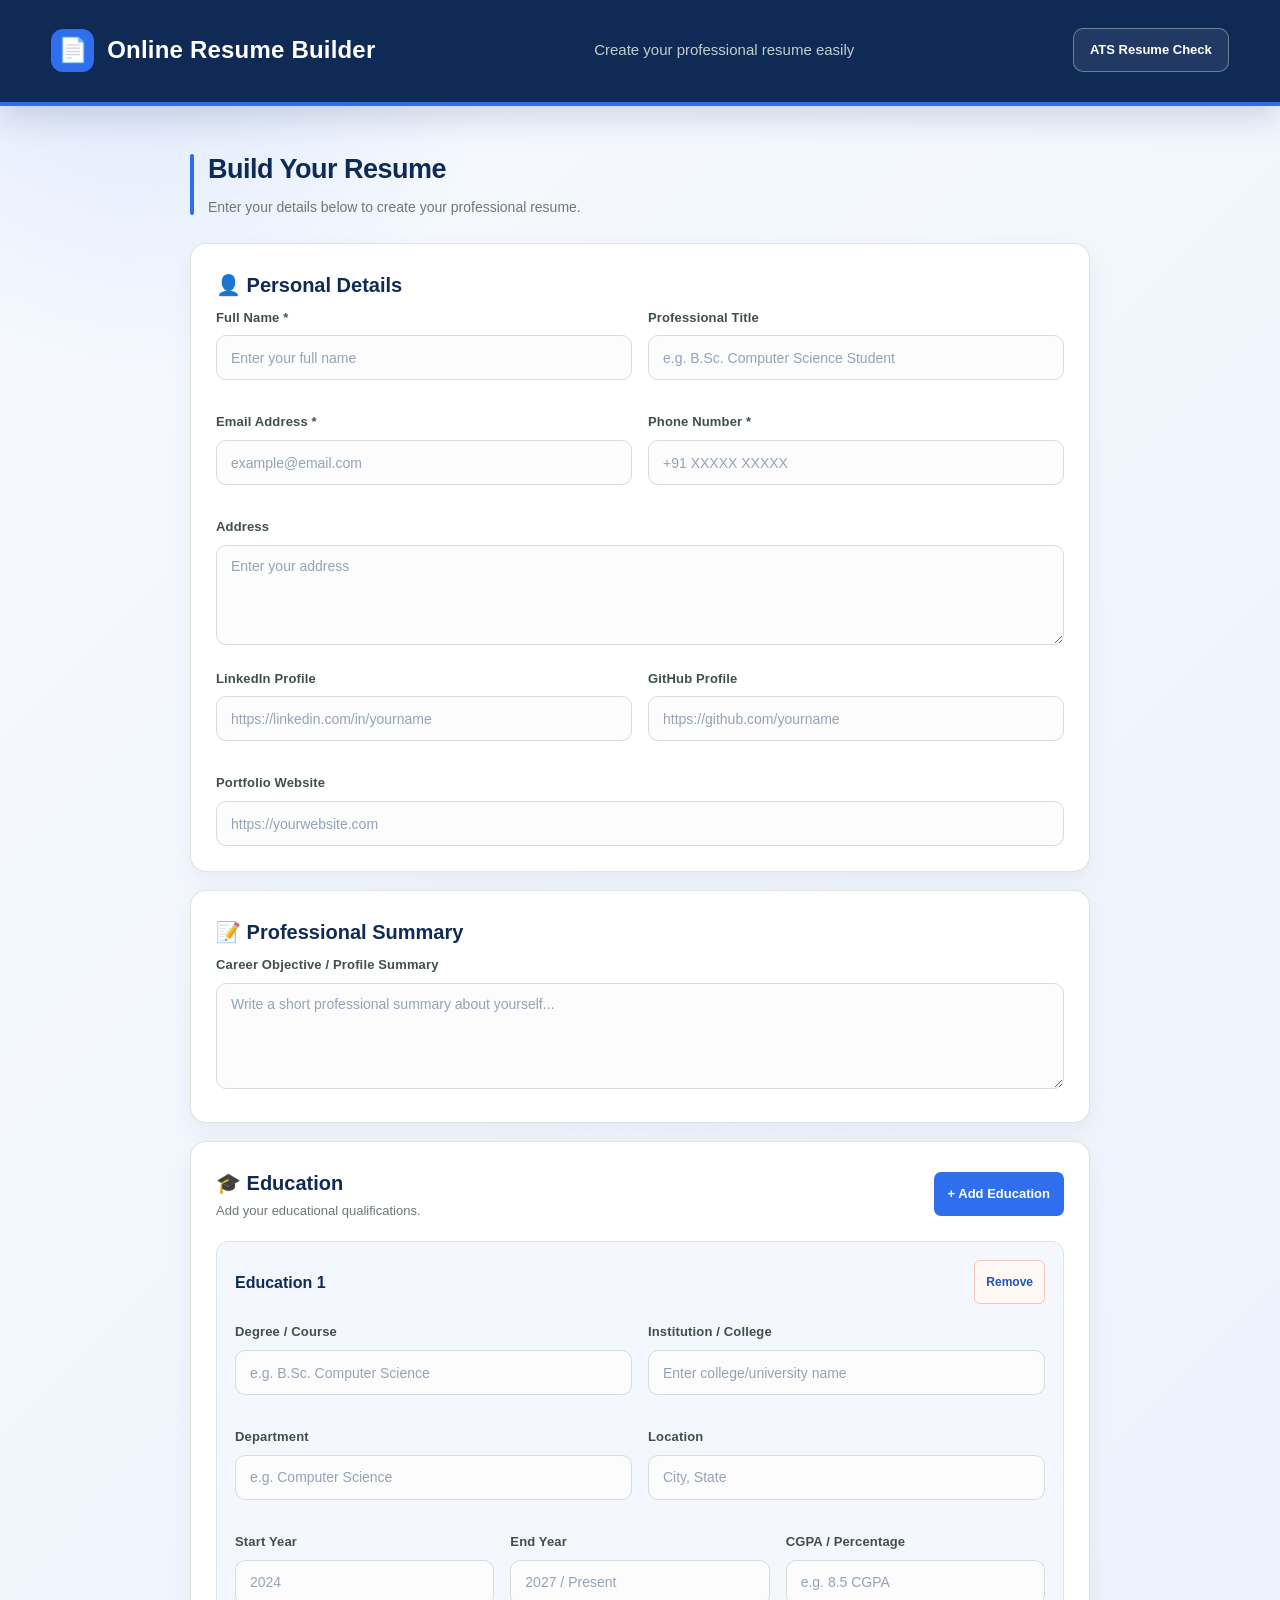
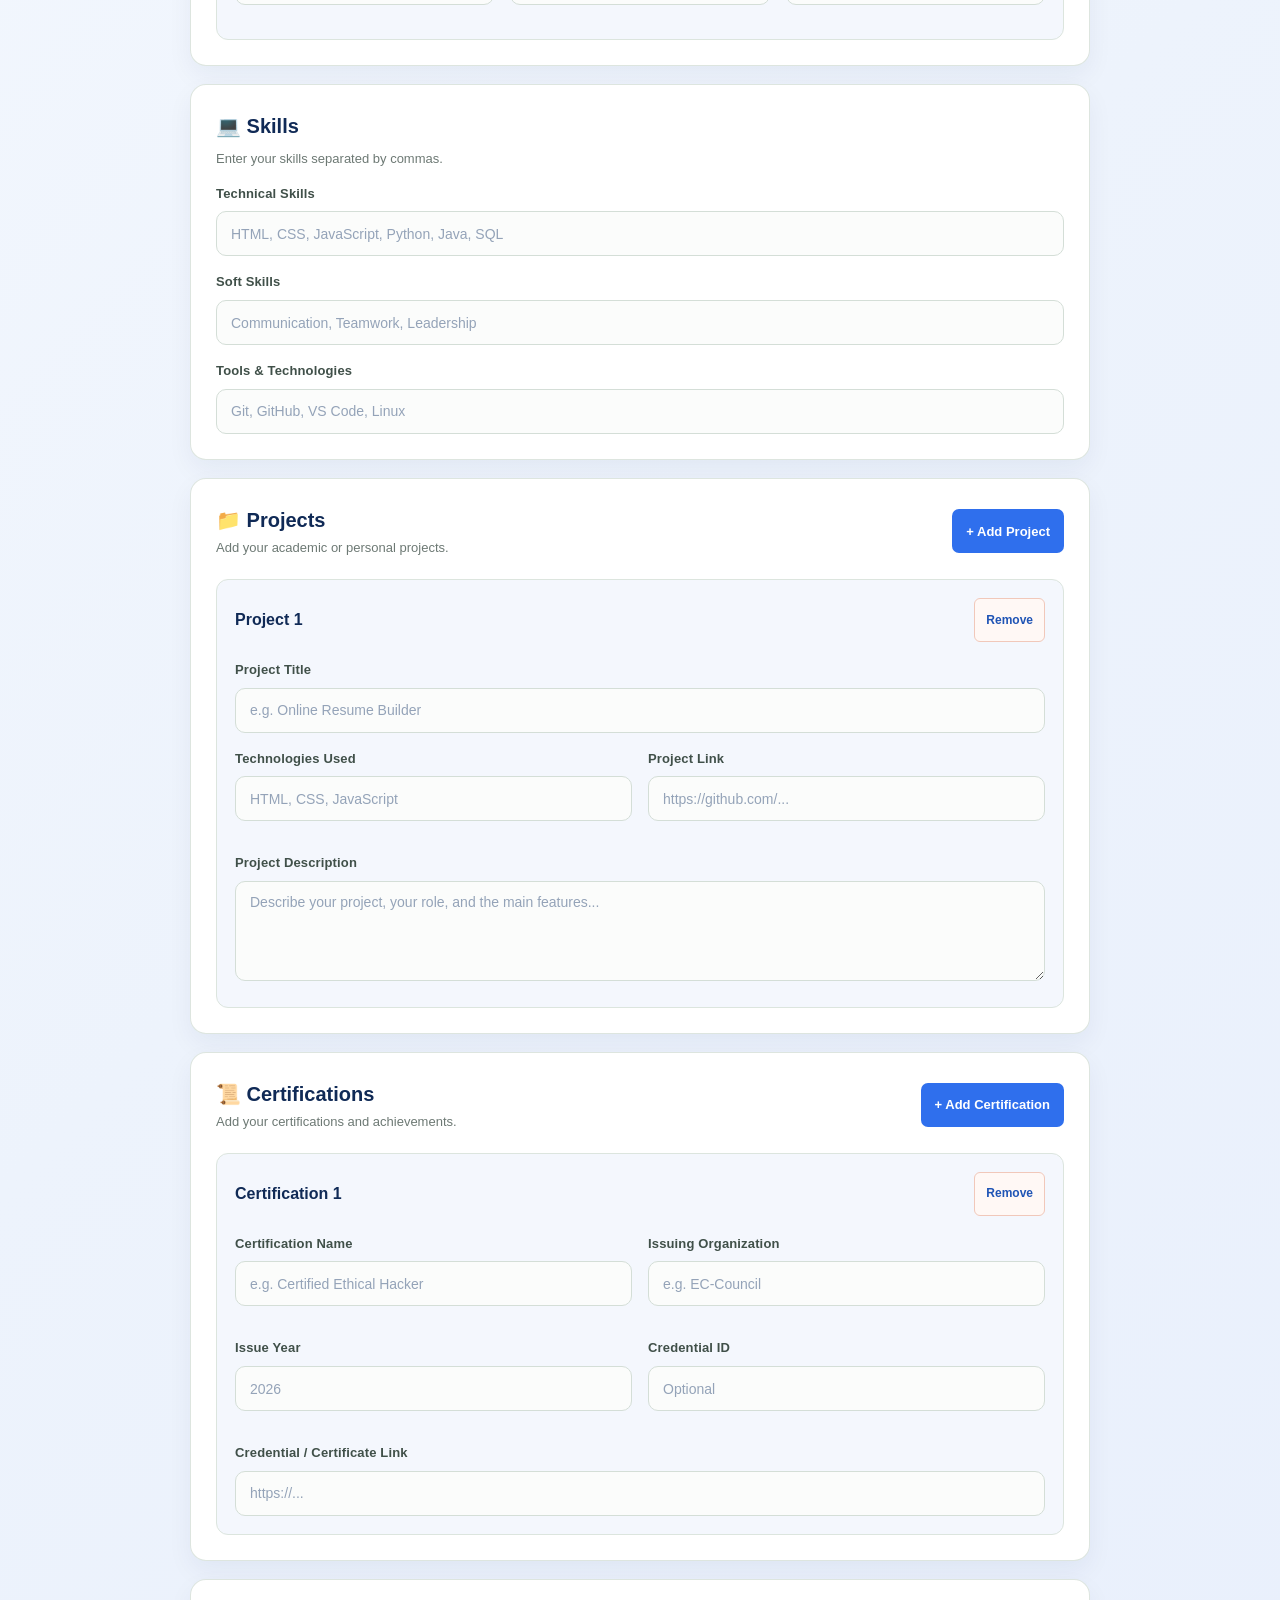
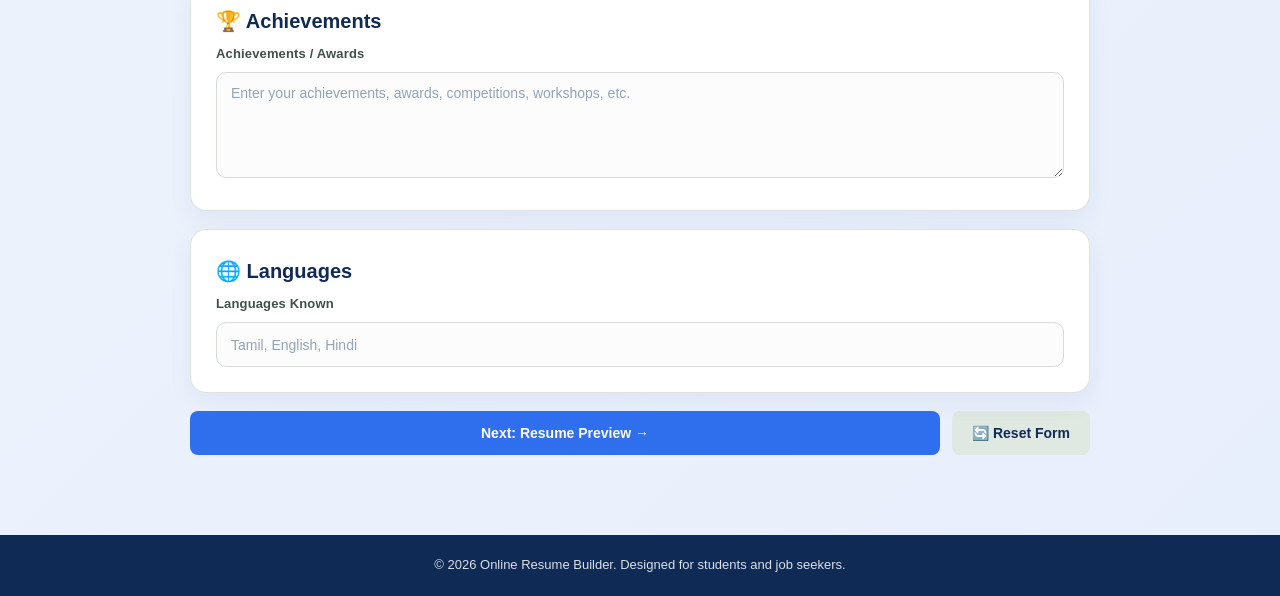
==== index.html @ ac32d551 "Add files via upload" ====
<!DOCTYPE html>
<html lang="en">
<head>
    <meta charset="UTF-8">
    <meta name="viewport" content="width=device-width, initial-scale=1.0">

    <meta name="description"
          content="Online Resume Builder for students to create professional resumes">

    <title>Online Resume Builder</title>

    <!-- CSS File -->
    <link rel="stylesheet" href="style.css">
</head>

<body>

    <!-- =========================
         HEADER
    ========================== -->
    <header class="header">
        <div class="container header-content">
            <div class="logo">
                <span>📄</span>
                <h1>Online Resume Builder</h1>
            </div>

            <p class="header-subtitle">
                Create your professional resume easily
            </p>

            <nav class="top-nav" aria-label="Primary navigation">
                <button
                    type="button"
                    id="navAtsBtn"
                    class="nav-btn"
                >
                    ATS Resume Check
                </button>
            </nav>
        </div>
    </header>


    <!-- =========================
         MAIN CONTAINER
    ========================== -->
    <main class="container main-container" id="mainContainer">

        <!-- =========================
             RESUME FORM
        ========================== -->
        <section class="form-section">

            <div class="section-heading">
                <h2>Build Your Resume</h2>
                <p>Enter your details below to create your professional resume.</p>
            </div>


            <!-- =========================
                 PERSONAL DETAILS
            ========================== -->
            <div class="form-card">

                <h3>👤 Personal Details</h3>

                <div class="form-row">

                    <div class="form-group">
                        <label for="fullName">Full Name *</label>
                        <input
                            type="text"
                            id="fullName"
                            name="fullName"
                            placeholder="Enter your full name"
                            required
                        >
                    </div>

                    <div class="form-group">
                        <label for="jobTitle">Professional Title</label>
                        <input
                            type="text"
                            id="jobTitle"
                            name="jobTitle"
                            placeholder="e.g. B.Sc. Computer Science Student"
                        >
                    </div>

                </div>


                <div class="form-row">

                    <div class="form-group">
                        <label for="email">Email Address *</label>
                        <input
                            type="email"
                            id="email"
                            name="email"
                            placeholder="example@email.com"
                            required
                        >
                    </div>

                    <div class="form-group">
                        <label for="phone">Phone Number *</label>
                        <input
                            type="tel"
                            id="phone"
                            name="phone"
                            placeholder="+91 XXXXX XXXXX"
                            required
                        >
                    </div>

                </div>


                <div class="form-group">
                    <label for="address">Address</label>

                    <textarea
                        id="address"
                        name="address"
                        rows="3"
                        placeholder="Enter your address"
                    ></textarea>
                </div>


                <div class="form-row">

                    <div class="form-group">
                        <label for="linkedin">LinkedIn Profile</label>

                        <input
                            type="url"
                            id="linkedin"
                            name="linkedin"
                            placeholder="https://linkedin.com/in/yourname"
                        >
                    </div>


                    <div class="form-group">
                        <label for="github">GitHub Profile</label>

                        <input
                            type="url"
                            id="github"
                            name="github"
                            placeholder="https://github.com/yourname"
                        >
                    </div>

                </div>


                <div class="form-group">
                    <label for="portfolio">Portfolio Website</label>

                    <input
                        type="url"
                        id="portfolio"
                        name="portfolio"
                        placeholder="https://yourwebsite.com"
                    >
                </div>

            </div>



            <!-- =========================
                 PROFESSIONAL SUMMARY
            ========================== -->
            <div class="form-card">

                <h3>📝 Professional Summary</h3>

                <div class="form-group">

                    <label for="summary">
                        Career Objective / Profile Summary
                    </label>

                    <textarea
                        id="summary"
                        name="summary"
                        rows="5"
                        placeholder="Write a short professional summary about yourself..."
                    ></textarea>

                </div>

            </div>



            <!-- =========================
                 EDUCATION
            ========================== -->
            <div class="form-card">

                <div class="card-header">

                    <div>
                        <h3>🎓 Education</h3>
                        <p>Add your educational qualifications.</p>
                    </div>

                    <button
                        type="button"
                        class="add-btn"
                        id="addEducationBtn"
                    >
                        + Add Education
                    </button>

                </div>


                <div id="educationContainer">

                    <!-- Education Entry -->

                    <div class="dynamic-item education-item">

                        <div class="item-header">
                            <h4>Education 1</h4>

                            <button
                                type="button"
                                class="remove-btn"
                            >
                                Remove
                            </button>
                        </div>


                        <div class="form-row">

                            <div class="form-group">

                                <label>Degree / Course</label>

                                <input
                                    type="text"
                                    name="degree[]"
                                    placeholder="e.g. B.Sc. Computer Science"
                                >

                            </div>


                            <div class="form-group">

                                <label>Institution / College</label>

                                <input
                                    type="text"
                                    name="institution[]"
                                    placeholder="Enter college/university name"
                                >

                            </div>

                        </div>


                        <div class="form-row">

                            <div class="form-group">

                                <label>Department</label>

                                <input
                                    type="text"
                                    name="department[]"
                                    placeholder="e.g. Computer Science"
                                >

                            </div>


                            <div class="form-group">

                                <label>Location</label>

                                <input
                                    type="text"
                                    name="educationLocation[]"
                                    placeholder="City, State"
                                >

                            </div>

                        </div>


                        <div class="form-row">

                            <div class="form-group">

                                <label>Start Year</label>

                                <input
                                    type="text"
                                    name="educationStart[]"
                                    placeholder="2024"
                                >

                            </div>


                            <div class="form-group">

                                <label>End Year</label>

                                <input
                                    type="text"
                                    name="educationEnd[]"
                                    placeholder="2027 / Present"
                                >

                            </div>


                            <div class="form-group">

                                <label>CGPA / Percentage</label>

                                <input
                                    type="text"
                                    name="grade[]"
                                    placeholder="e.g. 8.5 CGPA"
                                >

                            </div>

                        </div>

                    </div>

                </div>

            </div>



            <!-- =========================
                 SKILLS
            ========================== -->
            <div class="form-card">

                <h3>💻 Skills</h3>

                <p class="form-help">
                    Enter your skills separated by commas.
                </p>


                <div class="form-group">

                    <label for="technicalSkills">
                        Technical Skills
                    </label>

                    <input
                        type="text"
                        id="technicalSkills"
                        name="technicalSkills"
                        placeholder="HTML, CSS, JavaScript, Python, Java, SQL"
                    >

                </div>


                <div class="form-group">

                    <label for="softSkills">
                        Soft Skills
                    </label>

                    <input
                        type="text"
                        id="softSkills"
                        name="softSkills"
                        placeholder="Communication, Teamwork, Leadership"
                    >

                </div>


                <div class="form-group">

                    <label for="tools">
                        Tools & Technologies
                    </label>

                    <input
                        type="text"
                        id="tools"
                        name="tools"
                        placeholder="Git, GitHub, VS Code, Linux"
                    >

                </div>

            </div>



            <!-- =========================
                 PROJECTS
            ========================== -->
            <div class="form-card">

                <div class="card-header">

                    <div>
                        <h3>📁 Projects</h3>
                        <p>Add your academic or personal projects.</p>
                    </div>

                    <button
                        type="button"
                        class="add-btn"
                        id="addProjectBtn"
                    >
                        + Add Project
                    </button>

                </div>


                <div id="projectsContainer">

                    <!-- Project Entry -->

                    <div class="dynamic-item project-item">

                        <div class="item-header">

                            <h4>Project 1</h4>

                            <button
                                type="button"
                                class="remove-btn"
                            >
                                Remove
                            </button>

                        </div>


                        <div class="form-group">

                            <label>Project Title</label>

                            <input
                                type="text"
                                name="projectTitle[]"
                                placeholder="e.g. Online Resume Builder"
                            >

                        </div>


                        <div class="form-row">

                            <div class="form-group">

                                <label>Technologies Used</label>

                                <input
                                    type="text"
                                    name="projectTechnology[]"
                                    placeholder="HTML, CSS, JavaScript"
                                >

                            </div>


                            <div class="form-group">

                                <label>Project Link</label>

                                <input
                                    type="url"
                                    name="projectLink[]"
                                    placeholder="https://github.com/..."
                                >

                            </div>

                        </div>


                        <div class="form-group">

                            <label>Project Description</label>

                            <textarea
                                name="projectDescription[]"
                                rows="4"
                                placeholder="Describe your project, your role, and the main features..."
                            ></textarea>

                        </div>
                        

                    </div>

                </div>

            </div>



            <!-- =========================
                 CERTIFICATIONS
            ========================== -->
            <div class="form-card">

                <div class="card-header">

                    <div>
                        <h3>📜 Certifications</h3>
                        <p>Add your certifications and achievements.</p>
                    </div>

                    <button
                        type="button"
                        class="add-btn"
                        id="addCertificationBtn"
                    >
                        + Add Certification
                    </button>

                </div>


                <div id="certificationsContainer">

                    <!-- Certification Entry -->

                    <div class="dynamic-item certification-item">

                        <div class="item-header">

                            <h4>Certification 1</h4>

                            <button
                                type="button"
                                class="remove-btn"
                            >
                                Remove
                            </button>

                        </div>


                        <div class="form-row">

                            <div class="form-group">

                                <label>Certification Name</label>

                                <input
                                    type="text"
                                    name="certificationName[]"
                                    placeholder="e.g. Certified Ethical Hacker"
                                >

                            </div>


                            <div class="form-group">

                                <label>Issuing Organization</label>

                                <input
                                    type="text"
                                    name="certificationOrganization[]"
                                    placeholder="e.g. EC-Council"
                                >

                            </div>

                        </div>


                        <div class="form-row">

                            <div class="form-group">

                                <label>Issue Year</label>

                                <input
                                    type="text"
                                    name="certificationYear[]"
                                    placeholder="2026"
                                >

                            </div>


                            <div class="form-group">

                                <label>Credential ID</label>

                                <input
                                    type="text"
                                    name="credentialId[]"
                                    placeholder="Optional"
                                >

                            </div>

                        </div>


                        <div class="form-group">

                            <label>Credential / Certificate Link</label>

                            <input
                                type="url"
                                name="certificateLink[]"
                                placeholder="https://..."
                            >

                        </div>

                    </div>

                </div>

            </div>



            <!-- =========================
                 ACHIEVEMENTS
            ========================== -->
            <div class="form-card">

                <h3>🏆 Achievements</h3>

                <div class="form-group">

                    <label for="achievements">
                        Achievements / Awards
                    </label>

                    <textarea
                        id="achievements"
                        name="achievements"
                        rows="5"
                        placeholder="Enter your achievements, awards, competitions, workshops, etc."
                    ></textarea>

                </div>

            </div>



            <!-- =========================
                 LANGUAGES
            ========================== -->
            <div class="form-card">

                <h3>🌐 Languages</h3>

                <div class="form-group">

                    <label for="languages">
                        Languages Known
                    </label>

                    <input
                        type="text"
                        id="languages"
                        name="languages"
                        placeholder="Tamil, English, Hindi"
                    >

                </div>

            </div>



            <!-- =========================
                 FORM BUTTONS
            ========================== -->
            <div class="action-buttons">

                <button
                    type="button"
                    id="generateResumeBtn"
                    class="primary-btn"
                >
                    Next: Resume Preview →
                </button>


                <button
                    type="reset"
                    id="resetBtn"
                    class="secondary-btn"
                >
                    🔄 Reset Form
                </button>

            </div>

        </section>



        <!-- =========================
             RESUME PREVIEW
        ========================== -->
        <section class="preview-section">

            <div class="preview-header">

                <div>
                    <h2>Resume Preview</h2>

                    <p>
                        Your professional resume will appear here.
                    </p>
                </div>


                <div class="preview-actions">
                    <button
                        type="button"
                        id="backToEditorBtn"
                        class="back-btn"
                    >
                        ← Back to Edit
                    </button>

                    <button
                        type="button"
                        id="atsCheckBtn"
                        class="ats-btn"
                    >
                        ✓ ATS Check
                    </button>

                    <button
                        type="button"
                        id="downloadResumeBtn"
                        class="download-btn"
                        aria-label="Download resume as PDF"
                        title="Download resume as PDF"
                        >
                            ↓ Download PDF
                    </button>

                    <button
                        type="button"
                        id="printResumeBtn"
                        class="print-btn"
                    >
                        🖨️ Print / Save PDF
                    </button>
                </div>

            </div>

            <div
                id="atsResult"
                class="ats-result"
                role="status"
                aria-live="polite"
                hidden
            ></div>

            <div class="upload-checker" id="uploadChecker">
                <button
                    type="button"
                    id="backFromAtsBtn"
                    class="back-btn"
                >
                    ← Back to Resume Builder
                </button>

                <div>
                    <h3>Check an existing resume</h3>
                    <p>Upload a text-based resume file to scan it for ATS basics.</p>
                </div>

                <div class="upload-controls">
                    <label class="file-picker" for="resumeFile">
                        Choose resume file
                        <input
                            type="file"
                            id="resumeFile"
                            accept=".txt,.md,.html,text/plain,text/markdown,text/html"
                        >
                    </label>

                    <button
                        type="button"
                        id="uploadCheckBtn"
                        class="upload-check-btn"
                    >
                        Check upload
                    </button>

                    <button
                        type="button"
                        id="removeResumeFileBtn"
                        class="remove-file-btn"
                        hidden
                    >
                        Remove file
                    </button>
                </div>

                <p id="uploadFileName" class="upload-file-name">No file selected</p>
                <div id="uploadResult" class="upload-result" role="status" aria-live="polite" hidden></div>
            </div>


            <!-- =========================
                 RESUME DOCUMENT
            ========================== -->
            <div id="resumePreview" class="resume-preview">

                <!-- Resume Header -->

                <div class="resume-header">

                    <h1 id="previewName">
                        Your Name
                    </h1>

                    <h2 id="previewJobTitle">
                        Professional Title
                    </h2>


                    <div class="contact-info">

                        <span id="previewEmail">
                            email@example.com
                        </span>

                        <span id="previewPhone">
                            +91 XXXXX XXXXX
                        </span>

                        <span id="previewAddress">
                            Your Address
                        </span>

                    </div>


                    <div class="profile-links">

                        <a
                            id="previewLinkedin"
                            href="#"
                            target="_blank"
                        >
                            LinkedIn
                        </a>

                        <a
                            id="previewGithub"
                            href="#"
                            target="_blank"
                        >
                            GitHub
                        </a>

                        <a
                            id="previewPortfolio"
                            href="#"
                            target="_blank"
                        >
                            Portfolio
                        </a>

                    </div>

                </div>



                <!-- Professional Summary -->

                <div
                    class="resume-section"
                    id="previewSummarySection"
                >

                    <h3>PROFILE</h3>

                    <p id="previewSummary">
                        Your professional summary will appear here.
                    </p>

                </div>



                <!-- Education -->

                <div
                    class="resume-section"
                    id="previewEducationSection"
                >

                    <h3>EDUCATION</h3>

                    <div id="previewEducation">

                        <div class="preview-placeholder">
                            Education details will appear here.
                        </div>

                    </div>

                </div>



                <!-- Skills -->

                <div
                    class="resume-section"
                    id="previewSkillsSection"
                >

                    <h3>SKILLS</h3>

                    <div class="skills-preview">

                        <div>
                            <strong>Technical Skills:</strong>

                            <span id="previewTechnicalSkills">
                                -
                            </span>
                        </div>


                        <div>
                            <strong>Soft Skills:</strong>

                            <span id="previewSoftSkills">
                                -
                            </span>
                        </div>


                        <div>
                            <strong>Tools:</strong>

                            <span id="previewTools">
                                -
                            </span>
                        </div>

                    </div>

                </div>



                <!-- Projects -->

                <div
                    class="resume-section"
                    id="previewProjectsSection"
                >

                    <h3>PROJECTS</h3>

                    <div id="previewProjects">

                        <div class="preview-placeholder">
                            Your projects will appear here.
                        </div>

                    </div>

                </div>



                <!-- Certifications -->

                <div
                    class="resume-section"
                    id="previewCertificationsSection"
                >

                    <h3>CERTIFICATIONS</h3>

                    <div id="previewCertifications">

                        <div class="preview-placeholder">
                            Your certifications will appear here.
                        </div>

                    </div>

                </div>



                <!-- Achievements -->

                <div
                    class="resume-section"
                    id="previewAchievementsSection"
                >

                    <h3>ACHIEVEMENTS</h3>

                    <p id="previewAchievements">
                        -
                    </p>

                </div>



                <!-- Languages -->

                <div
                    class="resume-section"
                    id="previewLanguagesSection"
                >

                    <h3>LANGUAGES</h3>

                    <p id="previewLanguages">
                        -
                    </p>

                </div>

            </div>

        </section>

    </main>



    <!-- =========================
         FOOTER
    ========================== -->
    <footer class="footer">

        <div class="container">

            <p>
                © 2026 Online Resume Builder.
                Designed for students and job seekers.
            </p>

        </div>

    </footer>


    <!-- JavaScript File -->
    <script src="script.js"></script>

</body>
</html>
---- style.css ----
/* =========================================================
   ONLINE RESUME BUILDER
   Professional College Project CSS
   ========================================================= */


/* =========================================================
   1. GLOBAL SETTINGS
   ========================================================= */

* {
    margin: 0;
    padding: 0;
    box-sizing: border-box;
}

html {
    scroll-behavior: smooth;
}

body {
    font-family: "Segoe UI", Arial, Helvetica, sans-serif;
    background: #f3f6fb;
    color: #1f2937;
    line-height: 1.6;
}


/* =========================================================
   2. COMMON CONTAINER
   ========================================================= */

.container {
    width: 92%;
    max-width: 1500px;
    margin: auto;
}


/* =========================================================
   3. HEADER
   ========================================================= */

.header {
    background: linear-gradient(135deg, #172554, #2563eb);
    color: white;
    padding: 25px 0;
    box-shadow: 0 4px 15px rgba(0, 0, 0, 0.12);
}

.header-content {
    display: flex;
    align-items: center;
    justify-content: space-between;
    gap: 20px;
}

.logo {
    display: flex;
    align-items: center;
    gap: 12px;
}

.logo span {
    font-size: 32px;
}

.logo h1 {
    font-size: 25px;
    font-weight: 700;
}

.header-subtitle {
    font-size: 15px;
    opacity: 0.9;
}


/* =========================================================
   4. MAIN LAYOUT
   ========================================================= */

.main-container {
    display: grid;
    grid-template-columns: minmax(400px, 1fr) minmax(500px, 1.1fr);
    gap: 30px;
    align-items: start;
    padding: 35px 0 50px;
}
.main-container:not(.preview-only) .preview-section {
    display: none;
}

.main-container:not(.preview-only):not(.ats-only) {
    display: block;
    max-width: 1000px;
}

.main-container:not(.preview-only):not(.ats-only) .form-section {
    max-width: 900px;
    margin: 0 auto;
}
.main-container.preview-only {
    display: block;
    max-width: 1000px;
}
.main-container.preview-only .form-section {
    display: none;
}
.main-container.preview-only .preview-section {
    display: flex;
    position: static;
}
.main-container.preview-only .upload-checker {
     display: none !important;
}

.main-container.ats-only {
    display: block;
    max-width: 760px;
}

.main-container.ats-only .form-section,
.main-container.ats-only .preview-header,
.main-container.ats-only .resume-preview,
.main-container.ats-only .ats-result {
    display: none !important;
}

.main-container.ats-only .preview-header::after {
    display: none;
}

.main-container.ats-only .preview-section {
    display: block;
    position: static;
}

.main-container.ats-only .upload-checker {
    margin-top: 20px;
    text-align: center;
}

.main-container.ats-only .upload-checker > .back-btn {
    display: inline-flex;
}

.main-container.ats-only .upload-controls {
    justify-content: center;
}

.main-container.ats-only .upload-result {
    align-items: center;
    text-align: center;
}

.main-container.ats-only .upload-file-name {
    text-align: center;
}


/* =========================================================
   5. FORM SECTION
   ========================================================= */

.form-section {
    min-width: 0;
}

.section-heading {
    margin-bottom: 20px;
}

.section-heading h2 {
    color: #172554;
    font-size: 27px;
    margin-bottom: 5px;
}

.section-heading p {
    color: #64748b;
    font-size: 14px;
}


/* =========================================================
   6. FORM CARDS
   ========================================================= */

.form-card {
    background: white;
    border-radius: 12px;
    padding: 24px;
    margin-bottom: 20px;
    border: 1px solid #e2e8f0;
    box-shadow: 0 5px 18px rgba(15, 23, 42, 0.06);
}

.form-card h3 {
    color: #172554;
    font-size: 20px;
    margin-bottom: 7px;
}

.form-card > p {
    color: #64748b;
    font-size: 13px;
}

.card-header {
    display: flex;
    justify-content: space-between;
    align-items: center;
    gap: 15px;
    margin-bottom: 20px;
}

.card-header h3 {
    margin-bottom: 2px;
}

.card-header p {
    color: #64748b;
    font-size: 13px;
}


/* =========================================================
   7. FORM ROWS
   ========================================================= */

.form-row {
    display: grid;
    grid-template-columns: repeat(2, 1fr);
    gap: 16px;
    margin-bottom: 16px;
}

.form-row:last-child {
    margin-bottom: 0;
}


/* Three-column row */

.form-row:has(.form-group:nth-child(3)) {
    grid-template-columns: repeat(3, 1fr);
}


/* =========================================================
   8. FORM GROUP
   ========================================================= */

.form-group {
    margin-bottom: 16px;
}

.form-group:last-child {
    margin-bottom: 0;
}

.form-group label {
    display: block;
    margin-bottom: 7px;
    font-size: 14px;
    font-weight: 600;
    color: #334155;
}


/* =========================================================
   9. INPUTS
   ========================================================= */

input,
textarea,
select {
    width: 100%;
    padding: 12px 14px;
    border: 1px solid #cbd5e1;
    border-radius: 8px;
    background: #ffffff;
    color: #1e293b;
    font-family: inherit;
    font-size: 14px;
    outline: none;
    transition: 0.25s ease;
}

input {
    height: 45px;
}

textarea {
    min-height: 100px;
    resize: vertical;
}

input::placeholder,
textarea::placeholder {
    color: #94a3b8;
}

input:focus,
textarea:focus,
select:focus {
    border-color: #2563eb;
    box-shadow: 0 0 0 3px rgba(37, 99, 235, 0.12);
}


/* =========================================================
   10. FORM HELP
   ========================================================= */

.form-help {
    margin-bottom: 14px;
    color: #64748b;
    font-size: 13px;
}


/* =========================================================
   11. DYNAMIC ITEMS
   ========================================================= */

.dynamic-item {
    background: #f8fafc;
    border: 1px solid #dbe3ef;
    border-radius: 10px;
    padding: 18px;
    margin-bottom: 16px;
}

.dynamic-item:last-child {
    margin-bottom: 0;
}

.item-header {
    display: flex;
    justify-content: space-between;
    align-items: center;
    gap: 15px;
    margin-bottom: 18px;
}

.item-header h4 {
    color: #1e3a8a;
    font-size: 16px;
}


/* =========================================================
   12. ADD BUTTON
   ========================================================= */

.add-btn {
    border: none;
    background: #2563eb;
    color: white;
    padding: 9px 14px;
    border-radius: 7px;
    font-size: 13px;
    font-weight: 600;
    cursor: pointer;
    white-space: nowrap;
    transition: 0.2s ease;
}

.add-btn:hover {
    background: #1d4ed8;
    transform: translateY(-1px);
}


/* =========================================================
   13. REMOVE BUTTON
   ========================================================= */

.remove-btn {
    border: 1px solid #fecaca;
    background: #fff1f2;
    color: #dc2626;
    padding: 7px 11px;
    border-radius: 6px;
    font-size: 12px;
    font-weight: 600;
    cursor: pointer;
    transition: 0.2s ease;
}

.remove-btn:hover {
    background: #fee2e2;
}


/* =========================================================
   14. ACTION BUTTONS
   ========================================================= */

.action-buttons {
    display: flex;
    gap: 12px;
    margin-top: 10px;
    margin-bottom: 20px;
}

.primary-btn,
.secondary-btn,
.print-btn {
    border: none;
    border-radius: 8px;
    padding: 13px 20px;
    font-family: inherit;
    font-size: 14px;
    font-weight: 600;
    cursor: pointer;
    transition: 0.2s ease;
}

.primary-btn {
    flex: 1;
    background: #2563eb;
    color: white;
}

.primary-btn:hover {
    background: #1d4ed8;
    transform: translateY(-1px);
}

.secondary-btn {
    background: #e2e8f0;
    color: #334155;
}

.secondary-btn:hover {
    background: #cbd5e1;
}


/* =========================================================
   15. PREVIEW SECTION
   ========================================================= */

.preview-section {
    min-width: 0;
    position: sticky;
    top: 20px;
}

.preview-header {
    display: flex;
    justify-content: space-between;
    align-items: center;
    gap: 15px;
    margin-bottom: 18px;
}

.preview-header h2 {
    color: #172554;
    font-size: 25px;
    margin-bottom: 3px;
}

.preview-header p {
    color: #64748b;
    font-size: 13px;
}


/* =========================================================
   16. PRINT BUTTON
   ========================================================= */

.print-btn {
    background: #0f172a;
    color: white;
    white-space: nowrap;
}

.print-btn:hover {
    background: #1e293b;
    transform: translateY(-1px);
}


/* =========================================================
   17. RESUME PREVIEW
   ========================================================= */

.resume-preview {
    width: 100%;
    max-width: 850px;
    min-height: 1100px;
    margin: 0 auto;
    padding: 55px 60px;
    background: white;
    border: 1px solid #dbe3ef;
    box-shadow: 0 10px 35px rgba(15, 23, 42, 0.12);
    color: #1f2937;
}


/* =========================================================
   18. RESUME HEADER
   ========================================================= */

.resume-header {
    text-align: center;
    padding-bottom: 22px;
    border-bottom: 2px solid #172554;
}

.resume-header h1 {
    color: #172554;
    font-size: 34px;
    line-height: 1.2;
    margin-bottom: 6px;
    text-transform: uppercase;
    letter-spacing: 0.5px;
}

.resume-header h2 {
    color: #475569;
    font-size: 17px;
    font-weight: 500;
    margin-bottom: 14px;
}

.contact-info {
    display: flex;
    justify-content: center;
    flex-wrap: wrap;
    gap: 8px 18px;
    color: #475569;
    font-size: 12px;
}

.contact-info span:not(:last-child)::after {
    content: "•";
    margin-left: 18px;
    color: #94a3b8;
}

.profile-links {
    display: flex;
    justify-content: center;
    flex-wrap: wrap;
    gap: 15px;
    margin-top: 8px;
}

.profile-links a {
    color: #2563eb;
    font-size: 12px;
    text-decoration: none;
}

.profile-links a:hover {
    text-decoration: underline;
}


/* =========================================================
   19. RESUME SECTIONS
   ========================================================= */

.resume-section {
    margin-top: 24px;
}

.resume-section h3 {
    color: #172554;
    font-size: 15px;
    letter-spacing: 1.2px;
    border-bottom: 1px solid #cbd5e1;
    padding-bottom: 5px;
    margin-bottom: 12px;
}

.resume-section p {
    color: #374151;
    font-size: 13px;
    line-height: 1.7;
}


/* =========================================================
   20. EDUCATION PREVIEW
   ========================================================= */

.education-preview-item {
    margin-bottom: 16px;
}

.education-preview-item:last-child {
    margin-bottom: 0;
}

.education-preview-item h4 {
    color: #1e293b;
    font-size: 14px;
    margin-bottom: 2px;
}

.education-preview-item .institution {
    color: #475569;
    font-size: 13px;
    font-weight: 600;
}

.education-preview-item .education-details {
    color: #64748b;
    font-size: 12px;
    margin-top: 3px;
}


/* =========================================================
   21. SKILLS PREVIEW
   ========================================================= */

.skills-preview {
    display: flex;
    flex-direction: column;
    gap: 7px;
}

.skills-preview div {
    font-size: 13px;
    color: #374151;
}

.skills-preview strong {
    color: #1e293b;
}


/* =========================================================
   22. PROJECT PREVIEW
   ========================================================= */

.project-preview-item {
    margin-bottom: 17px;
}

.project-preview-item:last-child {
    margin-bottom: 0;
}

.project-preview-item h4 {
    color: #1e293b;
    font-size: 14px;
    margin-bottom: 3px;
}

.project-preview-item .project-tech {
    color: #2563eb;
    font-size: 12px;
    font-weight: 600;
    margin-bottom: 4px;
}

.project-preview-item p {
    font-size: 12px;
    line-height: 1.6;
}

.project-preview-item a {
    color: #2563eb;
    font-size: 11px;
    text-decoration: none;
}

.project-preview-item a:hover {
    text-decoration: underline;
}


/* =========================================================
   23. CERTIFICATION PREVIEW
   ========================================================= */

.certification-preview-item {
    margin-bottom: 13px;
}

.certification-preview-item:last-child {
    margin-bottom: 0;
}

.certification-preview-item h4 {
    color: #1e293b;
    font-size: 14px;
    margin-bottom: 2px;
}

.certification-preview-item p {
    color: #64748b;
    font-size: 12px;
}


/* =========================================================
   24. PLACEHOLDER
   ========================================================= */

.preview-placeholder {
    color: #94a3b8;
    font-size: 12px;
    font-style: italic;
    padding: 5px 0;
}


/* =========================================================
   25. FOOTER
   ========================================================= */

.footer {
    background: #172554;
    color: white;
    text-align: center;
    padding: 20px;
}

.footer p {
    font-size: 13px;
    opacity: 0.85;
}


/* =========================================================
   26. SCROLLBAR
   ========================================================= */

::-webkit-scrollbar {
    width: 9px;
}

::-webkit-scrollbar-track {
    background: #e2e8f0;
}

::-webkit-scrollbar-thumb {
    background: #94a3b8;
    border-radius: 10px;
}

::-webkit-scrollbar-thumb:hover {
    background: #64748b;
}


/* =========================================================
   27. TABLET RESPONSIVE DESIGN
   ========================================================= */

@media (max-width: 1100px) {

    .main-container {
        grid-template-columns: 1fr;
    }

    .preview-section {
        position: static;
    }

    .resume-preview {
        max-width: 850px;
    }

    .form-row:has(.form-group:nth-child(3)) {
        grid-template-columns: repeat(3, 1fr);
    }
}


/* =========================================================
   28. MOBILE RESPONSIVE DESIGN
   ========================================================= */

@media (max-width: 700px) {

    .container {
        width: 94%;
    }

    .header {
        padding: 20px 0;
    }

    .header-content {
        flex-direction: column;
        text-align: center;
    }

    .logo h1 {
        font-size: 21px;
    }

    .header-subtitle {
        font-size: 13px;
    }

    .main-container {
        padding-top: 22px;
        gap: 20px;
    }

    .form-card {
        padding: 18px;
    }

    .section-heading h2 {
        font-size: 23px;
    }

    .form-row,
    .form-row:has(.form-group:nth-child(3)) {
        grid-template-columns: 1fr;
        gap: 0;
    }

    .card-header {
        align-items: flex-start;
        flex-direction: column;
    }

    .add-btn {
        width: 100%;
    }

    .action-buttons {
        flex-direction: column;
    }

    .primary-btn,
    .secondary-btn {
        width: 100%;
    }

    .preview-header {
        flex-direction: column;
        align-items: stretch;
    }

    .print-btn {
        width: 100%;
    }

    .resume-preview {
        padding: 35px 25px;
        min-height: auto;
    }

    .resume-header h1 {
        font-size: 26px;
    }

    .resume-header h2 {
        font-size: 15px;
    }

    .contact-info {
        flex-direction: column;
        gap: 4px;
    }

    .contact-info span::after {
        display: none !important;
    }

    .profile-links {
        flex-direction: column;
        gap: 5px;
    }

    .item-header {
        align-items: flex-start;
    }

    .remove-btn {
        flex-shrink: 0;
    }
}


/* =========================================================
   29. SMALL MOBILE DEVICES
   ========================================================= */

@media (max-width: 420px) {

    .container {
        width: 95%;
    }

    .form-card {
        padding: 15px;
    }

    .resume-preview {
        padding: 25px 18px;
    }

    .resume-header h1 {
        font-size: 22px;
    }

    .resume-section h3 {
        font-size: 13px;
    }

    input,
    textarea {
        font-size: 13px;
    }
}


/* =========================================================
   30. MODERN UI REFRESH
   ========================================================= */

:root {
    --ink: #18221f;
    --muted: #6d7974;
    --canvas: #edf3fc;
    --surface: #ffffff;
    --line: #dce4de;
    --accent: #2f6fed;
    --accent-dark: #1f54b5;
    --deep: #102a56;
    --soft: #f4f7fd;
}

body {
    background:
        radial-gradient(circle at 10% 0%, rgba(47, 111, 237, 0.12), transparent 24rem),
        linear-gradient(135deg, #f7faff 0%, var(--canvas) 55%, #e8effc 100%);
    color: var(--ink);
    font-family: "Trebuchet MS", "Segoe UI", sans-serif;
}

button {
    min-height: 44px;
    text-align: center;
    line-height: 1.2;
}

.header {
    background: var(--deep);
    padding: 28px 0 30px;
    border-bottom: 4px solid var(--accent);
    box-shadow: 0 12px 30px rgba(16, 42, 86, 0.16);
}

.logo {
    gap: 13px;
}

.logo span {
    display: grid;
    width: 43px;
    height: 43px;
    place-items: center;
    border-radius: 12px;
    background: var(--accent);
    font-size: 24px;
}

.logo h1 {
    font-size: 24px;
    letter-spacing: 0.2px;
}

.header-subtitle {
    color: #d6e0da;
}

.top-nav {
    display: flex;
    align-items: center;
}

.nav-btn {
    min-height: 44px;
    border: 1px solid rgba(255, 255, 255, 0.35);
    border-radius: 10px;
    padding: 0 16px;
    background: rgba(255, 255, 255, 0.08);
    color: white;
    font: inherit;
    font-size: 13px;
    font-weight: 700;
    cursor: pointer;
    transition: 180ms ease;
}

.nav-btn:hover {
    border-color: #8eb4ff;
    background: rgba(47, 111, 237, 0.3);
    transform: translateY(-1px);
}

.account-area {
    display: flex;
    align-items: center;
    gap: 12px;
    color: #d6e0da;
    font-size: 12px;
}

.account-btn,
.logout-btn {
    border: 1px solid rgba(255, 255, 255, 0.28);
    border-radius: 9px;
    padding: 9px 14px;
    background: transparent;
    color: white;
    font: inherit;
    font-weight: 700;
    cursor: pointer;
    transition: 180ms ease;
}

.account-btn:hover,
.logout-btn:hover {
    border-color: var(--accent);
    background: rgba(47, 111, 237, 0.18);
}

.auth-dialog {
    width: min(92vw, 410px);
    padding: 0;
    border: 0;
    border-radius: 18px;
    color: var(--ink);
    box-shadow: 0 24px 80px rgba(24, 34, 31, 0.28);
}

.auth-dialog::backdrop {
    background: rgba(24, 34, 31, 0.52);
    backdrop-filter: blur(4px);
}

.auth-dialog form {
    position: relative;
    display: grid;
    gap: 10px;
    padding: 32px;
}

.dialog-kicker {
    margin: 0;
    color: var(--accent-dark);
    font-size: 12px;
    font-weight: 800;
    letter-spacing: 1.2px;
    text-transform: uppercase;
}

.auth-dialog h2 {
    margin: 0 0 4px;
    color: var(--deep);
    font-size: 28px;
}

.auth-message {
    margin: 0 0 12px;
    color: var(--muted);
    font-size: 13px;
}

.auth-message.is-error {
    color: #b4422c;
}

.auth-dialog label {
    color: #405049;
    font-size: 13px;
    font-weight: 700;
}

.auth-dialog input {
    margin-bottom: 7px;
}

.dialog-close {
    position: absolute;
    top: 16px;
    right: 18px;
    border: 0;
    background: transparent;
    color: var(--muted);
    font-size: 26px;
    line-height: 1;
    cursor: pointer;
}

.auth-switch {
    border: 0;
    background: transparent;
    color: var(--accent-dark);
    font: inherit;
    font-size: 13px;
    font-weight: 700;
    cursor: pointer;
}

.main-container {
    grid-template-columns: minmax(390px, 0.9fr) minmax(520px, 1.1fr);
    gap: 34px;
    padding: 42px 0 60px;
}

.section-heading {
    margin-bottom: 24px;
    position: relative;
    padding-left: 18px;
}

.section-heading::before {
    position: absolute;
    top: 6px;
    bottom: 4px;
    left: 0;
    width: 4px;
    border-radius: 4px;
    background: var(--accent);
    content: "";
    transform-origin: top;
    animation: grow-line 700ms 180ms ease-out both;
}

.section-heading h2,
.preview-header h2 {
    color: var(--deep);
    letter-spacing: -0.5px;
}

.section-heading p,
.preview-header p {
    color: var(--muted);
}

.preview-header::after {
    display: inline-flex;
    align-items: center;
    justify-content: center;
    align-self: center;
    min-height: 44px;
    box-sizing: border-box;
    border: 1px solid #b9d0fa;
    border-radius: 10px;
    padding: 0 15px;
    background: #eef4ff;
    color: var(--accent-dark);
    content: "LIVE PREVIEW";
    font-size: 10px;
    font-weight: 800;
    letter-spacing: 0.8px;
    text-align: center;
    animation: status-blink 2.8s ease-in-out infinite;
}

.form-card {
    border: 1px solid rgba(220, 228, 222, 0.95);
    border-radius: 16px;
    padding: 25px;
    margin-bottom: 18px;
    box-shadow: 0 10px 26px rgba(16, 42, 86, 0.055);
    transition: border-color 180ms ease, box-shadow 180ms ease, transform 180ms ease;
}

.form-card:hover {
    border-color: #c9d9ce;
    box-shadow: 0 14px 30px rgba(16, 42, 86, 0.09);
    transform: translateY(-2px);
}

.form-card h3 {
    color: var(--deep);
}

.form-card > p,
.card-header p {
    color: var(--muted);
}

.form-group label {
    color: #405049;
    font-size: 13px;
    letter-spacing: 0.15px;
}

input,
textarea,
select {
    border-color: #d4ded7;
    border-radius: 10px;
    background: #fbfcfb;
    color: var(--ink);
}

input:focus,
textarea:focus,
select:focus {
    border-color: var(--accent);
    box-shadow: 0 0 0 4px rgba(47, 111, 237, 0.14);
    background: white;
}

.dynamic-item {
    background: var(--soft);
    border-color: #dce5de;
    border-radius: 12px;
    transition: border-color 180ms ease, background 180ms ease;
}

.dynamic-item:focus-within {
    border-color: rgba(47, 111, 237, 0.55);
    background: #fffaf7;
}

.item-header h4 {
    color: var(--deep);
}

.add-btn,
.primary-btn {
    background: var(--accent);
}

.add-btn,
.primary-btn,
.print-btn {
    position: relative;
    overflow: hidden;
}

.add-btn::after,
.primary-btn::after,
.print-btn::after {
    position: absolute;
    top: 0;
    left: -75%;
    width: 42%;
    height: 100%;
    background: linear-gradient(100deg, transparent, rgba(255, 255, 255, 0.24), transparent);
    content: "";
    transform: skewX(-18deg);
}

.add-btn:hover::after,
.primary-btn:hover::after,
.print-btn:hover::after {
    animation: button-sheen 650ms ease-out;
}

.add-btn:hover,
.primary-btn:hover {
    background: var(--accent-dark);
}

.remove-btn {
    border-color: #f1c8ba;
    background: #fff8f5;
    color: var(--accent-dark);
}

.remove-btn:hover {
    background: #ffede6;
}

.secondary-btn {
    background: #e0e8e2;
    color: var(--deep);
}

.secondary-btn:hover {
    background: #d2ded5;
}

.preview-section {
    top: 28px;
    display: flex;
    flex-direction: column;
    align-items: stretch;
}

.preview-actions {
    display: flex;
    align-items: center;
    gap: 9px;
}

.ats-btn {
    border: 1px solid #b9d0fa;
    border-radius: 10px;
    padding: 13px 15px;
    background: #eef4ff;
    color: var(--accent-dark);
    font: inherit;
    font-size: 14px;
    font-weight: 700;
    height: 44px;
    white-space: nowrap;
    cursor: pointer;
    transition: 180ms ease;
}

.ats-btn:hover {
    border-color: var(--accent);
    background: #e2ecff;
    transform: translateY(-1px);
}

.ats-result {
    margin: 0 0 18px;
    padding: 16px 18px;
    border: 1px solid #cbd9ee;
    border-left: 4px solid var(--accent);
    border-radius: 12px;
    background: #f7faff;
    color: #42536d;
    font-size: 13px;
    animation: rise-in 350ms ease-out both;
}

.ats-result p {
    margin: 5px 0 0;
}

.ats-score {
    display: flex;
    align-items: baseline;
    justify-content: space-between;
    color: var(--deep);
    font-size: 14px;
    font-weight: 700;
}

.ats-score strong {
    color: var(--accent-dark);
    font-size: 24px;
}

.ats-result ul {
    display: flex;
    flex-wrap: wrap;
    gap: 6px 20px;
    margin: 10px 0 0;
    padding-left: 18px;
}

.ats-result.is-good {
    border-left-color: #2f8a5a;
    background: #f2fbf5;
}

.ats-result.is-good .ats-score strong,
.ats-success {
    color: #267346;
}

.ats-result.is-medium {
    border-left-color: #d49b28;
    background: #fffaf0;
}

.ats-result.is-medium .ats-score strong {
    color: #a66d08;
}

.ats-result.is-low {
    border-left-color: #c45151;
    background: #fff7f7;
}

.ats-result.is-low .ats-score strong {
    color: #ad3838;
}

.upload-checker {
    margin: 0 0 20px;
    padding: 18px;
    border: 1px solid #d6e1f2;
    border-radius: 14px;
    background: rgba(255, 255, 255, 0.7);
}

.upload-checker > .back-btn {
    margin-bottom: 18px;
}

.upload-checker h3 {
    margin: 0 0 4px;
    color: var(--deep);
    font-size: 16px;
}

.upload-checker p {
    margin: 0;
    color: var(--muted);
    font-size: 12px;
}

.upload-controls {
    display: flex;
    align-items: center;
    gap: 9px;
    margin-top: 14px;
}

.file-picker,
.upload-check-btn {
    border: 1px solid #c9d8f4;
    border-radius: 9px;
    padding: 10px 13px;
    background: #f3f7ff;
    color: var(--accent-dark);
    font-size: 12px;
    font-weight: 700;
    cursor: pointer;
    transition: 180ms ease;
}

.file-picker:hover,
.upload-check-btn:hover {
    border-color: var(--accent);
    background: #e6efff;
}

.file-picker input {
    display: none;
}

.upload-check-btn {
    background: var(--accent);
    color: white;
}

.upload-check-btn:hover {
    background: var(--accent-dark);
    color: white;
}

.remove-file-btn {
    border: 1px solid #f0c8c8;
    border-radius: 9px;
    padding: 10px 13px;
    background: #fff7f7;
    color: #ad3838;
    font-size: 12px;
    font-weight: 700;
    cursor: pointer;
    transition: 180ms ease;
}

.remove-file-btn:hover {
    background: #ffeded;
}

.upload-file-name {
    overflow: hidden;
    margin-top: 9px !important;
    text-overflow: ellipsis;
    white-space: nowrap;
}

.upload-result {
    display: flex;
    flex-direction: column;
    gap: 4px;
    margin-top: 12px;
    padding: 11px 13px;
    border-radius: 9px;
    background: #f7faff;
    color: #42536d;
    font-size: 12px;
}

.upload-result:not([hidden]),
.ats-result:not([hidden]) {
    animation: result-pop 380ms cubic-bezier(0.22, 1, 0.36, 1) both;
}

.upload-result strong {
    color: var(--deep);
    font-size: 14px;
}

.upload-result.is-good {
    background: #f2fbf5;
}

.upload-result.is-good strong {
    color: #267346;
}

.upload-result.is-warning {
    background: #fffaf0;
}

.upload-result.is-warning strong {
    color: #a66d08;
}

.upload-result.is-low {
    background: #fff7f7;
}

.upload-result.is-low strong {
    color: #ad3838;
}

.download-btn {
    border: 1px solid #c9d8f4;
    border-radius: 10px;
    padding: 13px 16px;
    background: #f3f7ff;

    .upload-controls {
        align-items: stretch;
        flex-direction: column;
    }

    .file-picker,
    .upload-check-btn {
        text-align: center;
    }
    color: var(--accent-dark);
    font: inherit;
    font-size: 14px;
    font-weight: 700;
    height: 44px;
    white-space: nowrap;
    cursor: pointer;
    transition: 180ms ease;
}

.download-btn:hover {
    border-color: var(--accent);
    background: #e6efff;
    transform: translateY(-1px);
}

.print-btn {
    display: inline-flex;
    align-items: center;
    justify-content: center;
    background: var(--deep);
    border-radius: 10px;
    height: 44px;
    white-space: nowrap;
    text-align: center;
}

.print-btn:hover {
    background: #29483f;
}

.resume-preview {
    align-self: center;
    border: none;
    border-top: 6px solid var(--accent);
    border-radius: 4px;
    box-shadow: 0 18px 42px rgba(16, 42, 86, 0.14);
}

.resume-header {
    border-bottom-color: var(--deep);
}

.resume-header h1,
.resume-section h3 {
    color: var(--deep);
}

.profile-links a,
.project-preview-item .project-tech,
.project-preview-item a {
    color: var(--accent-dark);
}

.footer {
    background: var(--deep);
}

@keyframes rise-in {
    from {
        opacity: 0;
        transform: translateY(18px);
    }
    to {
        opacity: 1;
        transform: translateY(0);
    }
}

.back-btn {
    display: inline-flex;
    align-items: center;
    justify-content: center;
    height: 44px;
    min-height: 44px;
    width: 220px;
    min-width: 220px;
    box-sizing: border-box;
    border: 1px solid #c9d8f4;
    border-radius: 10px;
    padding: 13px 15px;
    background: #f3f7ff;
    color: var(--accent-dark);
    font: inherit;
    font-size: 14px;
    font-weight: 700;
    white-space: nowrap;
    text-align: center;
    cursor: pointer;
    transition: 180ms ease;
}

.back-btn:hover {
    border-color: var(--accent);
    background: #e6efff;
    transform: translateY(-1px);
}

@keyframes soft-float {
    0%,
    100% {
        transform: translateY(0);
    }
    50% {
        transform: translateY(-4px);
    }
}

@keyframes grow-line {
    from {
        opacity: 0;
        transform: scaleY(0);
    }
    to {
        opacity: 1;
        transform: scaleY(1);
    }
}

@keyframes status-blink {
    0%,
    100% {
        box-shadow: 0 0 0 0 rgba(47, 111, 237, 0);
    }
    50% {
        box-shadow: 0 0 0 4px rgba(47, 111, 237, 0.09);
    }
}

@keyframes button-sheen {
    from {
        left: -75%;
    }
    to {
        left: 135%;
    }
}

@keyframes result-pop {
    from {
        opacity: 0;
        transform: translateY(8px) scale(0.98);
    }
    to {
        opacity: 1;
        transform: translateY(0) scale(1);
    }
}

.header {
    animation: rise-in 650ms ease-out both;
}

.section-heading,
.preview-header {
    animation: rise-in 650ms 100ms ease-out both;
}

.form-card {
    animation: rise-in 650ms ease-out both;
}

.form-card:nth-of-type(2) {
    animation-delay: 100ms;
}

.form-card:nth-of-type(3) {
    animation-delay: 160ms;
}

.form-card:nth-of-type(4) {
    animation-delay: 220ms;
}

.form-card:nth-of-type(5) {
    animation-delay: 280ms;
}

.form-card:nth-of-type(6) {
    animation-delay: 340ms;
}

.resume-preview {
    animation: rise-in 700ms 180ms ease-out both;
}

.logo span {
    animation: soft-float 4s 900ms ease-in-out infinite;
}

.primary-btn:active,
.print-btn:active,
.add-btn:active,
.secondary-btn:active {
    transform: translateY(1px) scale(0.98);
}

@media (prefers-reduced-motion: reduce) {
    *,
    *::before,
    *::after {
        animation-duration: 0.01ms !important;
        animation-iteration-count: 1 !important;
        scroll-behavior: auto !important;
        transition-duration: 0.01ms !important;
    }
}

@media (max-width: 700px) {

    .preview-actions {
        width: 100%;
    }

    .back-btn,
    .download-btn,
    .ats-btn,
    .preview-actions .print-btn {
        flex: 1;
    }
}

@media (max-width: 760px) {

    .preview-actions {
        align-items: stretch;
        flex-direction: column;
    }

    .preview-actions button {
        width: 100%;
    }
}

@media (max-width: 700px) {

    .top-nav {
        width: 100%;
        justify-content: center;
    }

    .nav-btn {
        width: 100%;
    }
}

/* =========================================================
   31. PRINT / SAVE AS PDF
   ========================================================= */

@media print {

    *,
    *::before,
    *::after {
        animation: none !important;
        transition: none !important;
    }

    @page {
        size: A4;
        margin: 0;
    }

    body {
        background: white;
    }

    .header,
    .form-section,
    .preview-header,
    .footer {
        display: none !important;
    }

    .main-container {
        display: block;
        width: 100%;
        margin: 0;
        padding: 0;
    }

    .preview-section {
        width: 100%;
        position: static;
    }

    .resume-preview {
        width: 210mm;
        min-height: 297mm;
        max-width: none;
        margin: 0;
        padding: 18mm;
        border: none;
        box-shadow: none;
    }

    .resume-section {
        break-inside: avoid;
    }

    .education-preview-item,
    .project-preview-item,
    .certification-preview-item {
        break-inside: avoid;
    }

    a {
        color: inherit;
        text-decoration: none;
    }
}


/* =========================================================
   31. ACCESSIBILITY
   ========================================================= */

button:focus-visible,
input:focus-visible,
textarea:focus-visible,
select:focus-visible,
a:focus-visible {
    outline: 3px solid rgba(37, 99, 235, 0.35);
    outline-offset: 2px;
}
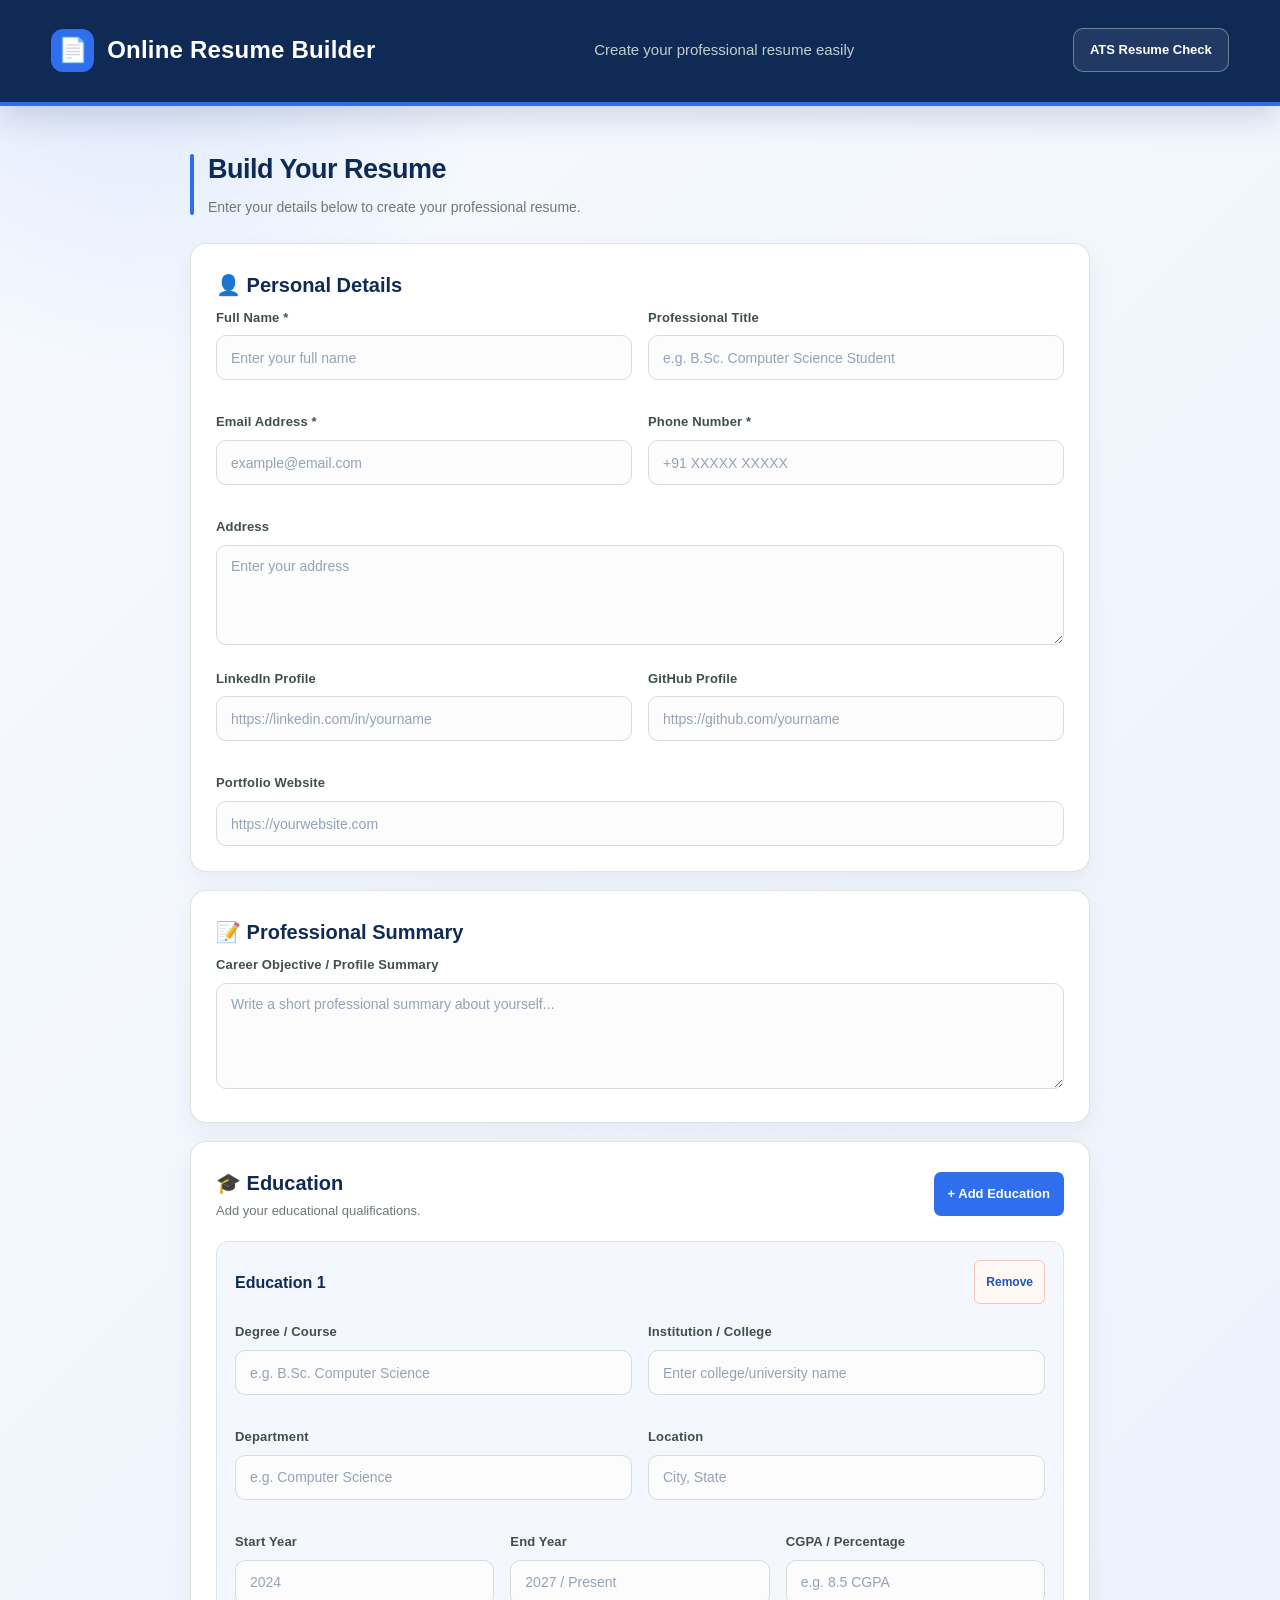
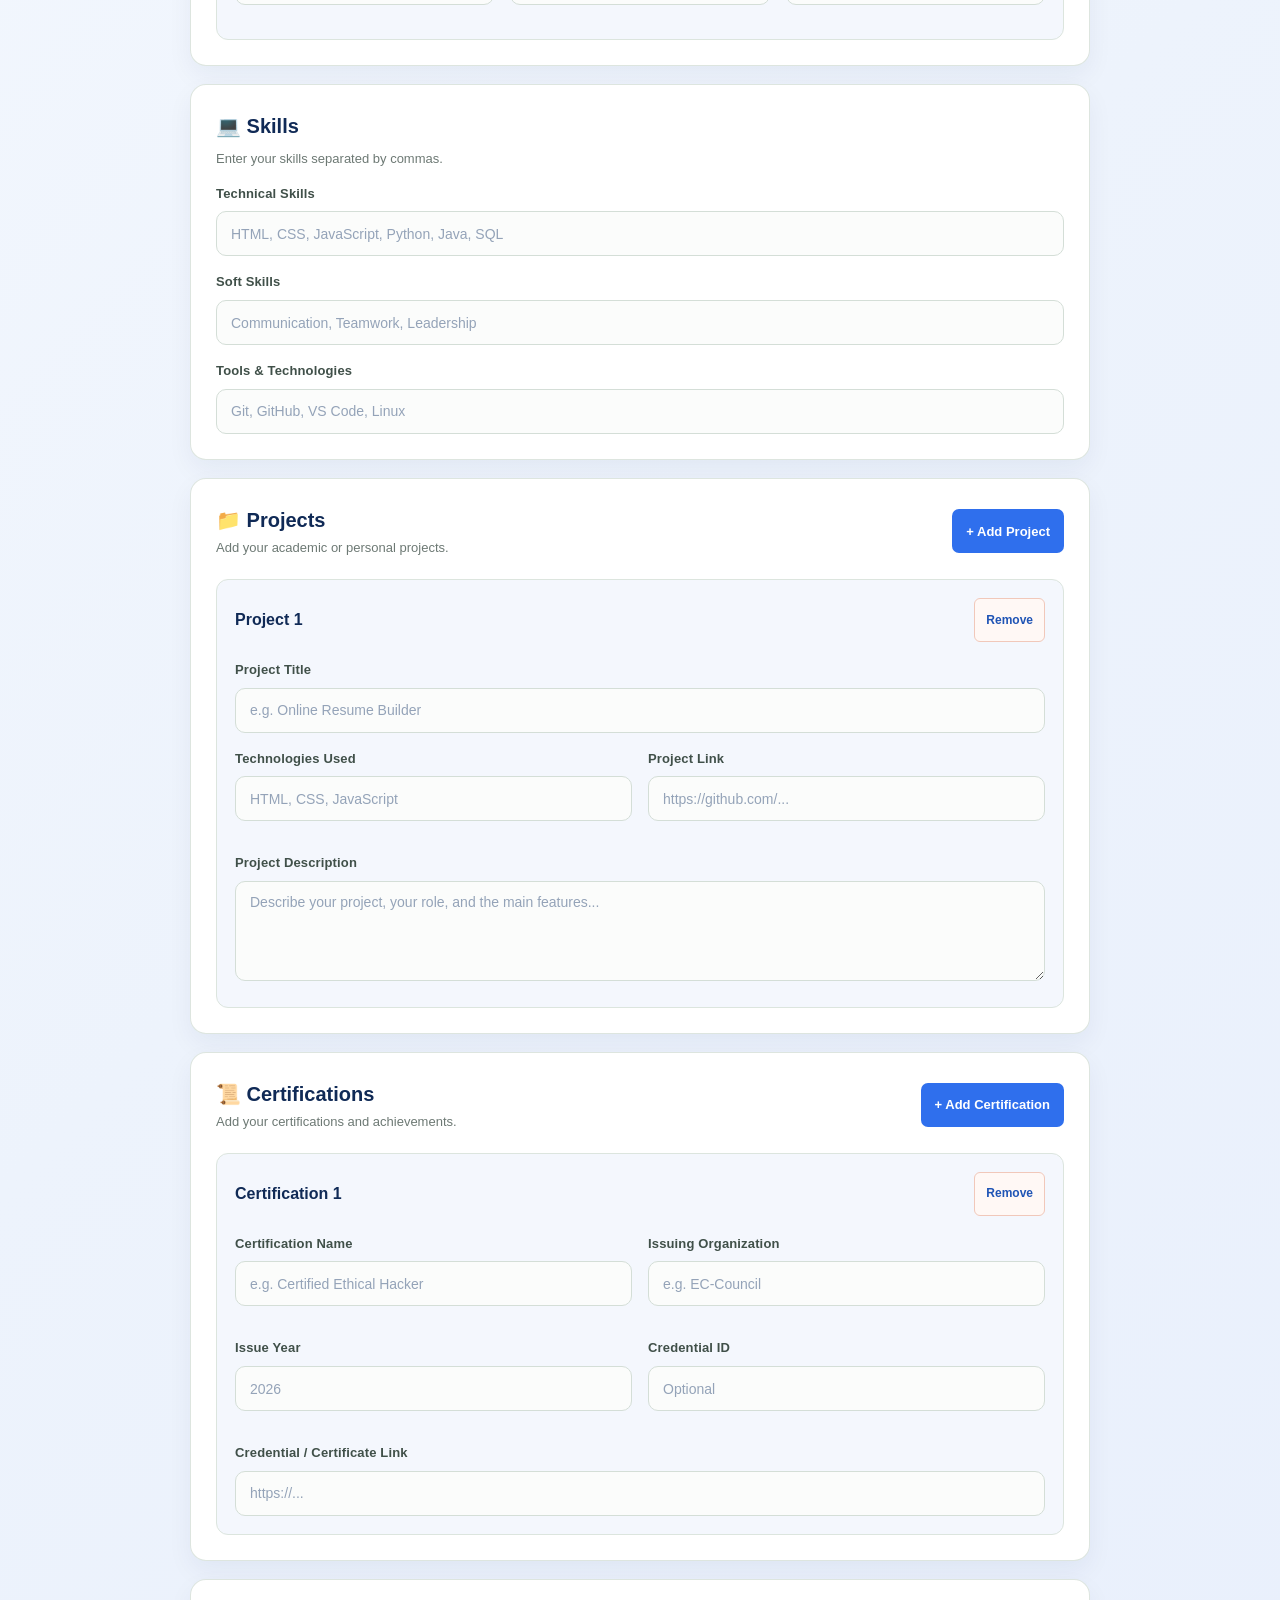
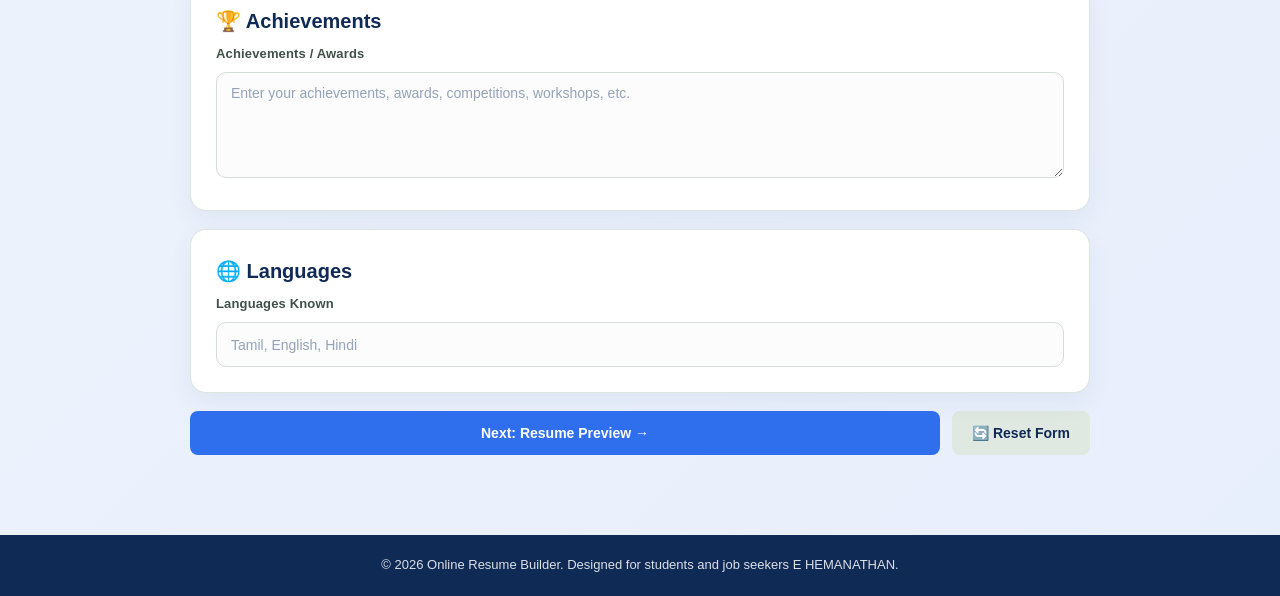
==== commit 6220ae9f: "Update index.html" ====
--- a/index.html
+++ b/index.html
@@ -1071,7 +1071,7 @@
 
             <p>
                 © 2026 Online Resume Builder.
-                Designed for students and job seekers.
+                Designed for students and job seekers E HEMANATHAN.
             </p>
 
         </div>
